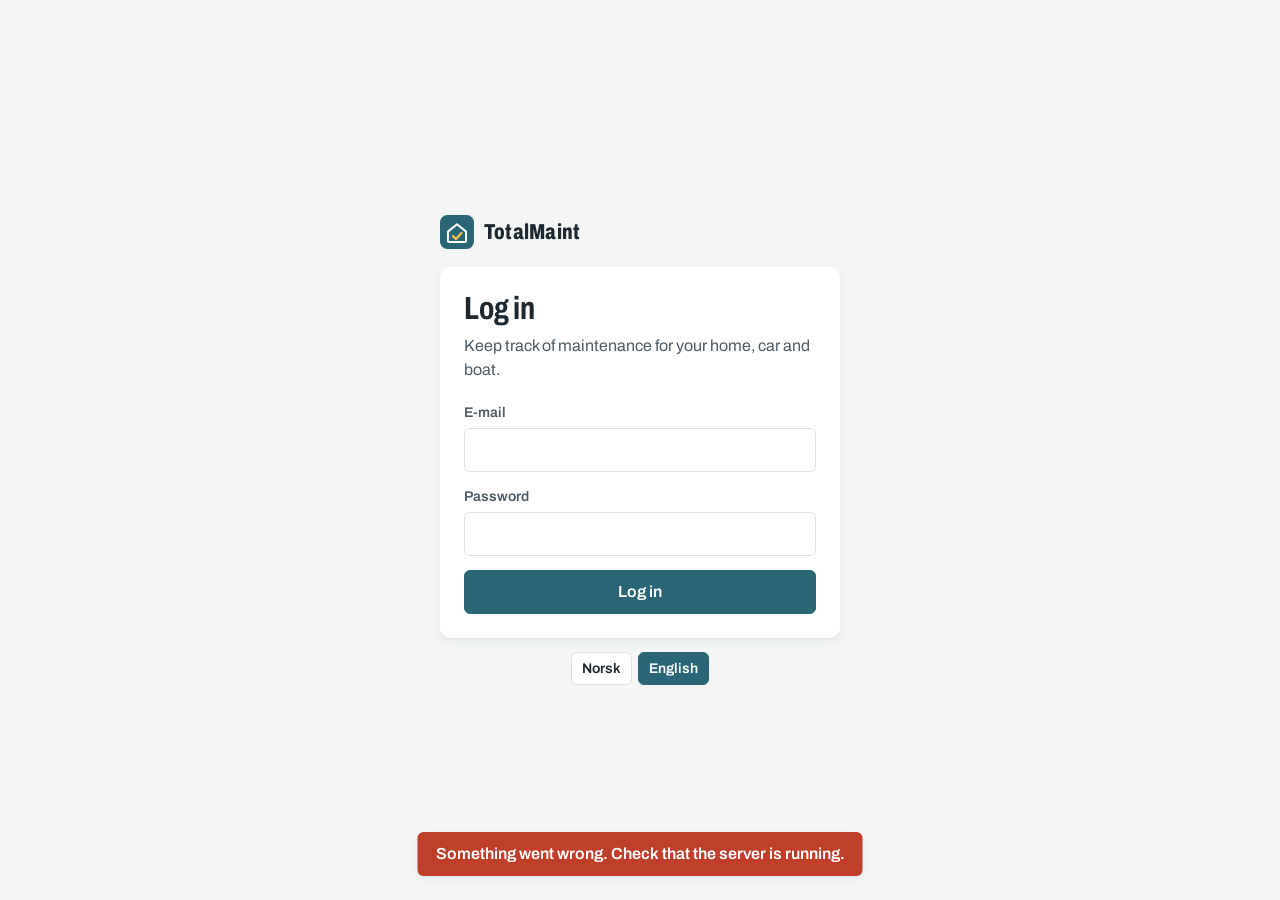
==== frontend/index.html @ 9bc3ec17 "TotalMaint 0.2.0 - prima versione sotto Git" ====
<!doctype html>
<html lang="en">
<head>
  <meta charset="utf-8">
  <meta name="viewport" content="width=device-width, initial-scale=1, viewport-fit=cover">
  <title>TotalMaint</title>
  <meta name="description" content="Maintenance for home, car and boat">
  <meta name="theme-color" content="#2b6676">
  <link rel="manifest" href="manifest.webmanifest">
  <link rel="icon" href="icon.svg" type="image/svg+xml">
  <link rel="apple-touch-icon" href="icon-192.png">
  <meta name="apple-mobile-web-app-capable" content="yes">
  <meta name="mobile-web-app-capable" content="yes">
  <meta name="apple-mobile-web-app-status-bar-style" content="default">
  <meta name="apple-mobile-web-app-title" content="TotalMaint">
  <link rel="preconnect" href="https://fonts.googleapis.com">
  <link rel="preconnect" href="https://fonts.gstatic.com" crossorigin>
  <link href="https://fonts.googleapis.com/css2?family=Archivo:wdth,wght@62..125,400..800&display=swap" rel="stylesheet">
  <link rel="stylesheet" href="style.css?v=7">
</head>
<body>
  <div id="app"><div class="loading">TotalMaint</div></div>
  <script src="i18n.js?v=7"></script>
  <script src="app.js?v=7"></script>
</body>
</html>
---- frontend/style.css ----
/* TotalMaint – "service book" look.
   One family (Archivo) used in two widths: condensed for headings and dates, normal for text. */
:root {
  --ink: #1d2830;
  --ink-2: #4c5a64;
  --ink-3: #7d8a93;
  --paper: #f3f6f5;
  --surface: #ffffff;
  --line: #dbe2e1;
  --fjord: #2b6676;
  --fjord-ink: #ffffff;
  --fjord-soft: #e1eef0;
  --overdue: #bf3f2b;
  --overdue-soft: #fbe9e5;
  --soon: #b77c0c;
  --soon-soft: #fbf1dc;
  --ok: #3a7f55;
  --ok-soft: #e3f1e8;
  --muted-soft: #eceff0;
  --radius-s: 6px;
  --radius-m: 10px;
  --shadow: 0 1px 2px rgba(29, 40, 48, .06), 0 4px 16px rgba(29, 40, 48, .05);
  --sidebar: 232px;
  color-scheme: light;
}
@media (prefers-color-scheme: dark) {
  :root {
    --ink: #e6ecee;
    --ink-2: #b4c0c5;
    --ink-3: #85939a;
    --paper: #12191d;
    --surface: #1a2328;
    --line: #2b373d;
    --fjord: #5fa7b9;
    --fjord-ink: #0e1518;
    --fjord-soft: #1f3a42;
    --overdue: #f07a64;
    --overdue-soft: #3b211c;
    --soon: #e3ac3e;
    --soon-soft: #372b14;
    --ok: #6cc08b;
    --ok-soft: #1a3324;
    --muted-soft: #222c31;
    --shadow: 0 1px 2px rgba(0, 0, 0, .3);
    color-scheme: dark;
  }
}

* { box-sizing: border-box; }
html, body { margin: 0; }
body {
  font-family: "Archivo", system-ui, sans-serif;
  font-stretch: 100%;
  font-size: 16px;
  line-height: 1.5;
  color: var(--ink);
  background: var(--paper);
  -webkit-font-smoothing: antialiased;
}
h1, h2, h3 {
  font-stretch: 75%;
  font-weight: 700;
  line-height: 1.15;
  margin: 0;
  letter-spacing: -.005em;
}
h1 { font-size: 2rem; }
h2 { font-size: 1.35rem; }
h3 { font-size: 1.1rem; }
p { margin: 0 0 .75rem; }
a { color: var(--fjord); }
button, input, select, textarea { font: inherit; color: inherit; }
:focus-visible { outline: 2px solid var(--fjord); outline-offset: 2px; }
.muted { color: var(--ink-3); }
.small { font-size: .875rem; }
.hidden { display: none !important; }

/* ---------- shell ---------- */
.shell { min-height: 100vh; }
.sidebar {
  position: fixed; inset: 0 auto 0 0; width: var(--sidebar);
  background: var(--surface); border-right: 1px solid var(--line);
  display: flex; flex-direction: column; padding: 20px 14px;
}
.brand { display: flex; align-items: center; gap: 10px; padding: 4px 8px 22px; }
.brand img { width: 34px; height: 34px; }
.brand span { font-stretch: 75%; font-weight: 800; font-size: 1.35rem; letter-spacing: .01em; }
.nav a {
  display: flex; align-items: center; gap: 12px;
  padding: 10px 12px; border-radius: var(--radius-s);
  color: var(--ink-2); text-decoration: none; font-weight: 500;
}
.nav a svg { width: 20px; height: 20px; flex: none; }
.nav a:hover { background: var(--muted-soft); color: var(--ink); }
.nav a.active { background: var(--fjord-soft); color: var(--fjord); font-weight: 600; }
.nav .badge { margin-left: auto; }
.sidebar .who { margin-top: auto; padding: 12px; font-size: .875rem; color: var(--ink-3); }
.main { margin-left: var(--sidebar); padding: 32px 40px 80px; max-width: calc(var(--sidebar) + 1040px); }
.tabbar { display: none; }

@media (max-width: 820px) {
  .sidebar { display: none; }
  .main { margin-left: 0; padding: 20px 16px 96px; }
  .tabbar {
    display: flex; position: fixed; inset: auto 0 0 0; z-index: 20;
    background: var(--surface); border-top: 1px solid var(--line);
    padding: 6px 4px calc(6px + env(safe-area-inset-bottom));
  }
  .tabbar a {
    flex: 1; display: flex; flex-direction: column; align-items: center; gap: 2px;
    font-size: .7rem; color: var(--ink-3); text-decoration: none; padding: 4px 0; position: relative;
  }
  .tabbar a svg { width: 22px; height: 22px; }
  .tabbar a.active { color: var(--fjord); font-weight: 600; }
  .tabbar .badge { position: absolute; top: 0; left: calc(50% + 6px); }
  h1 { font-size: 1.65rem; }
}

/* ---------- page header ---------- */
.page-head { display: flex; align-items: flex-end; gap: 16px; flex-wrap: wrap; margin-bottom: 24px; }
.page-head .grow { flex: 1; min-width: 200px; }
.page-head .sub { color: var(--ink-3); margin-top: 4px; }
.crumb { font-size: .875rem; margin-bottom: 6px; display: inline-block; text-decoration: none; }

/* ---------- buttons & inputs ---------- */
.btn {
  display: inline-flex; align-items: center; justify-content: center; gap: 8px;
  border: 1px solid var(--line); background: var(--surface); color: var(--ink);
  padding: 9px 16px; border-radius: var(--radius-s); cursor: pointer;
  font-weight: 600; text-decoration: none; white-space: nowrap; min-height: 40px;
}
.btn:hover { border-color: var(--ink-3); }
.btn.primary { background: var(--fjord); border-color: var(--fjord); color: var(--fjord-ink); }
.btn.primary:hover { filter: brightness(1.08); }
.btn.danger { color: var(--overdue); }
.btn.ghost { border-color: transparent; background: transparent; }
.btn.small { padding: 5px 10px; min-height: 32px; font-size: .875rem; }
.btn svg { width: 18px; height: 18px; }
.btn[disabled] { opacity: .5; cursor: default; }
.actions { display: flex; gap: 8px; flex-wrap: wrap; }

label.field { display: block; margin-bottom: 14px; }
label.field > span { display: block; font-size: .875rem; font-weight: 600; color: var(--ink-2); margin-bottom: 5px; }
input[type=text], input[type=email], input[type=password], input[type=number], input[type=date], input[type=url], select, textarea {
  width: 100%; padding: 9px 11px; border: 1px solid var(--line); border-radius: var(--radius-s);
  background: var(--surface); min-height: 42px;
}
textarea { min-height: 84px; resize: vertical; }
input:focus, select:focus, textarea:focus { outline: none; border-color: var(--fjord); box-shadow: 0 0 0 3px var(--fjord-soft); }
.check { display: flex; align-items: center; gap: 10px; margin-bottom: 14px; }
.check input { width: 18px; height: 18px; accent-color: var(--fjord); }
.row2 { display: grid; grid-template-columns: 1fr 1fr; gap: 0 14px; }
@media (max-width: 520px) { .row2 { grid-template-columns: 1fr; } }

/* ---------- the service-book entry (signature element) ---------- */
.entries { display: flex; flex-direction: column; gap: 8px; }
.entry {
  display: grid; grid-template-columns: 6px 78px 1fr auto; align-items: center;
  background: var(--surface); border-radius: var(--radius-m); box-shadow: var(--shadow);
  text-decoration: none; color: inherit; overflow: hidden; min-height: 72px;
}
.entry:hover .entry-title { color: var(--fjord); }
.entry .bar { align-self: stretch; background: var(--line); }
.entry.overdue .bar { background: var(--overdue); }
.entry.due_soon .bar { background: var(--soon); }
.entry.ok .bar { background: var(--ok); }
.entry .stamp { text-align: center; padding: 10px 0; font-stretch: 62%; line-height: 1; }
.stamp .d { display: block; font-size: 2rem; font-weight: 800; letter-spacing: -.02em; }
.stamp .m { display: block; font-size: .8rem; font-weight: 600; color: var(--ink-3); margin-top: 3px; text-transform: lowercase; }
.entry.overdue .stamp .d { color: var(--overdue); }
.entry.due_soon .stamp .d { color: var(--soon); }
.entry .body { padding: 12px 12px 12px 4px; min-width: 0; }
.entry-title { font-weight: 600; overflow: hidden; text-overflow: ellipsis; white-space: nowrap; }
.entry .meta { font-size: .85rem; color: var(--ink-3); overflow: hidden; text-overflow: ellipsis; white-space: nowrap; }
.entry .side { padding-right: 14px; display: flex; align-items: center; gap: 8px; }
.entry.inactive { opacity: .6; }
.when { font-size: .8rem; font-weight: 600; padding: 3px 8px; border-radius: 999px; white-space: nowrap; }
.when.overdue { background: var(--overdue-soft); color: var(--overdue); }
.when.due_soon { background: var(--soon-soft); color: var(--soon); }
.when.ok { background: var(--ok-soft); color: var(--ok); }
.when.none, .when.inactive { background: var(--muted-soft); color: var(--ink-3); }
.done-btn {
  width: 40px; height: 40px; border-radius: 50%; border: 1.5px solid var(--line);
  background: var(--surface); display: grid; place-items: center; cursor: pointer; color: var(--ink-3);
}
.done-btn:hover { border-color: var(--ok); color: var(--ok); background: var(--ok-soft); }
.done-btn svg { width: 20px; height: 20px; }
@media (max-width: 520px) {
  .entry { grid-template-columns: 5px 62px 1fr auto; }
  .stamp .d { font-size: 1.7rem; }
  .entry .when { display: none; }
}

/* ---------- filter by thing ---------- */
.chips { display: flex; gap: 8px; flex-wrap: wrap; margin: -8px 0 20px; }
.chip {
  display: inline-flex; align-items: center; gap: 7px; min-height: 36px; padding: 6px 14px;
  border: 1px solid var(--line); border-radius: 999px; background: var(--surface);
  color: var(--ink-2); font-weight: 600; font-size: .9rem; cursor: pointer;
}
.chip svg { width: 17px; height: 17px; }
.chip:hover { border-color: var(--ink-3); color: var(--ink); }
.chip.active { background: var(--fjord); border-color: var(--fjord); color: var(--fjord-ink); }
.chip-n { min-width: 18px; height: 18px; padding: 0 5px; border-radius: 9px; background: var(--overdue); color: #fff; font-size: .7rem; display: inline-grid; place-items: center; }
@media (max-width: 820px) {
  .chips { flex-wrap: nowrap; overflow-x: auto; margin: -8px -16px 18px; padding: 0 16px 4px; scrollbar-width: none; }
  .chips::-webkit-scrollbar { display: none; }
  .chip { flex: none; }
}

/* ---------- dashboard ---------- */
.overview { display: grid; grid-template-columns: repeat(4, 1fr); gap: 1px; background: var(--line);
  border-radius: var(--radius-m); overflow: hidden; margin-bottom: 32px; box-shadow: var(--shadow); }
.overview a { background: var(--surface); padding: 16px 18px; text-decoration: none; color: inherit; }
.overview a:hover { background: var(--muted-soft); }
.overview .n { font-stretch: 62%; font-weight: 800; font-size: 2.2rem; line-height: 1; display: block; }
.overview .l { font-size: .85rem; color: var(--ink-3); }
.overview .n.overdue { color: var(--overdue); }
.overview .n.soon { color: var(--soon); }
@media (max-width: 720px) { .overview { grid-template-columns: repeat(2, 1fr); } }

.section { margin-bottom: 32px; }
.section > h2 { margin-bottom: 12px; display: flex; align-items: baseline; gap: 10px; }
.section > h2 .count { font-size: .95rem; font-weight: 600; color: var(--ink-3); font-stretch: 100%; }
.two-col { display: grid; grid-template-columns: 1.6fr 1fr; gap: 32px; align-items: start; }
@media (max-width: 1000px) { .two-col { grid-template-columns: 1fr; } }

.panel { background: var(--surface); border-radius: var(--radius-m); box-shadow: var(--shadow); padding: 18px 20px; }
.panel + .panel { margin-top: 16px; }
.panel h3 { margin-bottom: 10px; }
.list-plain { list-style: none; margin: 0; padding: 0; }
.list-plain li { padding: 9px 0; border-top: 1px solid var(--line); display: flex; gap: 12px; align-items: baseline; }
.list-plain li:first-child { border-top: 0; }
.list-plain .grow { flex: 1; min-width: 0; }
.money { font-variant-numeric: tabular-nums; white-space: nowrap; }
.costbar { height: 6px; background: var(--muted-soft); border-radius: 3px; margin-top: 4px; }
.costbar i { display: block; height: 100%; background: var(--fjord); border-radius: 3px; }

/* ---------- empty states ---------- */
.empty { padding: 28px; text-align: center; border: 1.5px dashed var(--line); border-radius: var(--radius-m); color: var(--ink-2); }
.empty p { margin-bottom: 14px; }
.allclear { padding: 18px 20px; border-radius: var(--radius-m); background: var(--ok-soft); color: var(--ok); font-weight: 600; }

/* ---------- assets ---------- */
.asset-grid { display: grid; grid-template-columns: repeat(auto-fill, minmax(260px, 1fr)); gap: 14px; }
.asset-card {
  background: var(--surface); border-radius: var(--radius-m); box-shadow: var(--shadow);
  padding: 18px; text-decoration: none; color: inherit; display: flex; gap: 14px;
}
.asset-card:hover h3 { color: var(--fjord); }
.kind-icon { width: 46px; height: 46px; border-radius: var(--radius-s); background: var(--fjord-soft);
  color: var(--fjord); display: grid; place-items: center; flex: none; }
.kind-icon svg { width: 26px; height: 26px; }
.asset-card .stats { display: flex; gap: 12px; margin-top: 8px; font-size: .85rem; color: var(--ink-3); flex-wrap: wrap; }
.asset-card .stats b.overdue { color: var(--overdue); }
.asset-card .stats b.soon { color: var(--soon); }

.tabs { display: flex; gap: 2px; border-bottom: 1px solid var(--line); margin-bottom: 20px; overflow-x: auto; overflow-y: hidden; scrollbar-width: none; }
.tabs::-webkit-scrollbar { display: none; }
.tabs button {
  border: 0; background: none; padding: 10px 14px; cursor: pointer; color: var(--ink-3);
  font-weight: 600; border-bottom: 2px solid transparent; margin-bottom: -1px; white-space: nowrap;
}
.tabs button.active { color: var(--fjord); border-bottom-color: var(--fjord); }
.tabs .count { font-weight: 500; opacity: .8; }

.table { width: 100%; border-collapse: collapse; background: var(--surface); border-radius: var(--radius-m);
  overflow: hidden; box-shadow: var(--shadow); }
.table th, .table td { text-align: left; padding: 11px 14px; border-top: 1px solid var(--line); vertical-align: top; }
.table th { border-top: 0; font-size: .8rem; color: var(--ink-3); font-weight: 600; background: var(--muted-soft); }
.table tr.clickable { cursor: pointer; }
.table tr.clickable:hover td { background: var(--muted-soft); }
.table .num { text-align: right; font-variant-numeric: tabular-nums; }
@media (max-width: 640px) {
  .table thead { display: none; }
  .table, .table tbody, .table tr, .table td { display: block; width: 100%; }
  .table tr { border-top: 1px solid var(--line); padding: 8px 0; }
  .table td { border: 0; padding: 3px 14px; }
  .table td[data-l]::before { content: attr(data-l) ": "; color: var(--ink-3); font-size: .85rem; }
  .table .num { text-align: left; }
}
.pill { display: inline-block; font-size: .78rem; font-weight: 600; padding: 2px 8px; border-radius: 999px; background: var(--muted-soft); color: var(--ink-2); }
.pill.red { background: var(--overdue-soft); color: var(--overdue); }
.pill.amber { background: var(--soon-soft); color: var(--soon); }
.pill.green { background: var(--ok-soft); color: var(--ok); }

/* ---------- task detail ---------- */
.task-hero { display: grid; grid-template-columns: auto 1fr; gap: 22px; align-items: center;
  background: var(--surface); border-radius: var(--radius-m); box-shadow: var(--shadow); padding: 20px 22px; margin-bottom: 24px;
  border-left: 6px solid var(--line); }
.task-hero.overdue { border-left-color: var(--overdue); }
.task-hero.due_soon { border-left-color: var(--soon); }
.task-hero.ok { border-left-color: var(--ok); }
.task-hero .big-date { font-stretch: 62%; font-weight: 800; font-size: 3.4rem; line-height: .9; text-align: center; }
.task-hero .big-date small { display: block; font-size: 1rem; font-weight: 600; color: var(--ink-3); margin-top: 6px; }
.task-hero.overdue .big-date { color: var(--overdue); }
.task-hero.due_soon .big-date { color: var(--soon); }
.facts { display: grid; grid-template-columns: repeat(auto-fill, minmax(150px, 1fr)); gap: 10px 20px; margin-top: 10px; }
.facts div { font-size: .9rem; }
.facts dt { color: var(--ink-3); font-size: .8rem; }
.facts dd { margin: 0; font-weight: 600; }
@media (max-width: 520px) { .task-hero { grid-template-columns: 1fr; } .task-hero .big-date { text-align: left; } }

.history { list-style: none; padding: 0; margin: 0; position: relative; }
.history li { position: relative; padding: 0 0 18px 26px; }
.history li::before { content: ""; position: absolute; left: 6px; top: 8px; bottom: -8px; width: 2px; background: var(--line); }
.history li:last-child::before { display: none; }
.history li::after { content: ""; position: absolute; left: 1px; top: 4px; width: 12px; height: 12px; border-radius: 50%; background: var(--ok); border: 2px solid var(--surface); }
.history .h-top { display: flex; gap: 10px; align-items: baseline; flex-wrap: wrap; }

/* ---------- files ---------- */
.files { display: flex; flex-direction: column; gap: 6px; }
.file { display: flex; align-items: center; gap: 10px; padding: 8px 10px; border: 1px solid var(--line); border-radius: var(--radius-s); background: var(--surface); }
.file > svg { width: 20px; height: 20px; flex: none; color: var(--ink-3); }
.file .grow { flex: 1; min-width: 0; overflow: hidden; text-overflow: ellipsis; white-space: nowrap; }
.file button.link { border: 0; background: none; color: var(--fjord); cursor: pointer; padding: 0; text-align: left; font-weight: 600; }
.dropzone { display: block; border: 1.5px dashed var(--line); border-radius: var(--radius-s); padding: 14px; text-align: center; color: var(--ink-3); cursor: pointer; margin-top: 8px; font-size: .9rem; }
.dropzone.over { border-color: var(--fjord); background: var(--fjord-soft); color: var(--fjord); }

/* ---------- calendar ---------- */
.cal-head { display: flex; align-items: center; gap: 8px; margin-bottom: 14px; }
.cal-head h2 { flex: 1; text-transform: capitalize; }
.cal { display: grid; grid-template-columns: repeat(7, minmax(0, 1fr)); gap: 1px; background: var(--line); border-radius: var(--radius-m); overflow: hidden; box-shadow: var(--shadow); }
.cal .dow { background: var(--muted-soft); padding: 6px 8px; font-size: .78rem; font-weight: 600; color: var(--ink-3); }
.cal .day { background: var(--surface); min-height: 104px; padding: 6px; font-size: .78rem; }
.cal .day.other { background: var(--paper); color: var(--ink-3); }
.cal .day .num { font-stretch: 75%; font-weight: 700; font-size: .95rem; display: block; margin-bottom: 3px; }
.cal .day.today .num { color: var(--fjord-ink); background: var(--fjord); border-radius: 4px; display: inline-block; padding: 0 6px; }
.ev { display: block; padding: 2px 5px; border-radius: 4px; margin-bottom: 2px; text-decoration: none; overflow: hidden; text-overflow: ellipsis; white-space: nowrap; background: var(--ok-soft); color: var(--ok); }
.ev.overdue { background: var(--overdue-soft); color: var(--overdue); }
.ev.due_soon { background: var(--soon-soft); color: var(--soon); }
.ev.projected { background: transparent; border: 1px dashed var(--line); color: var(--ink-2); }
.ev.done { background: var(--muted-soft); color: var(--ink-3); text-decoration: line-through; }
.ev.warranty { background: var(--fjord-soft); color: var(--fjord); }
.cal-list { display: none; }
.legend { display: flex; gap: 14px; flex-wrap: wrap; font-size: .8rem; margin-top: 12px; color: var(--ink-3); }
.legend .ev { display: inline-block; }
@media (max-width: 720px) {
  .cal { display: none; }
  .cal-list { display: block; }
  .cal-list .day-group { margin-bottom: 14px; }
  .cal-list .day-group h3 { font-size: 1rem; margin-bottom: 6px; text-transform: capitalize; }
  .cal-list .ev { white-space: normal; padding: 6px 8px; margin-bottom: 4px; font-size: .9rem; }
}
.ical-box { margin-top: 24px; }
.copyline { display: flex; gap: 8px; }
.copyline input { font-size: .85rem; }

/* ---------- shopping ---------- */
.shop-group h3 { margin: 18px 0 8px; font-size: 1rem; color: var(--ink-2); }
.shop-item { display: flex; gap: 14px; align-items: center; background: var(--surface); padding: 12px 14px; border-radius: var(--radius-s); box-shadow: var(--shadow); margin-bottom: 6px; }
.shop-item .qty { font-stretch: 62%; font-weight: 800; font-size: 1.6rem; min-width: 40px; text-align: center; color: var(--fjord); }
.shop-item .grow { flex: 1; min-width: 0; }

/* ---------- modal ---------- */
.modal-back { position: fixed; inset: 0; background: rgba(15, 22, 26, .45); z-index: 50; display: grid; place-items: center; padding: 16px; }
.modal { background: var(--surface); border-radius: var(--radius-m); width: 100%; max-width: 560px; max-height: calc(100vh - 32px); overflow: auto; box-shadow: 0 20px 60px rgba(0, 0, 0, .25); }
.modal header { padding: 18px 22px 0; display: flex; align-items: center; }
.modal header h2 { flex: 1; }
.modal .content { padding: 18px 22px; }
.modal footer { padding: 0 22px 20px; display: flex; gap: 8px; justify-content: flex-end; flex-wrap: wrap; }
.modal footer .left { margin-right: auto; }
@media (max-width: 520px) {
  .modal-back { place-items: end stretch; padding: 0; }
  .modal { border-radius: var(--radius-m) var(--radius-m) 0 0; max-height: 92vh; }
}
@media (prefers-reduced-motion: no-preference) {
  .modal { animation: rise .18s ease-out; }
  @keyframes rise { from { transform: translateY(12px); opacity: 0; } }
}

/* ---------- login ---------- */
.auth-wrap { min-height: 100vh; display: grid; place-items: center; padding: 20px; }
.auth { width: 100%; max-width: 400px; }
.auth .brand { padding: 0 0 18px; }
.auth .panel { padding: 24px; }
.auth h1 { margin-bottom: 6px; }
.auth p.lead { color: var(--ink-2); margin-bottom: 20px; }
.lang-switch { display: flex; gap: 6px; justify-content: center; margin-top: 14px; }

/* ---------- toast ---------- */
.toast { position: fixed; left: 50%; bottom: 24px; transform: translateX(-50%); z-index: 80;
  background: var(--ink); color: var(--paper); padding: 10px 18px; border-radius: var(--radius-s); font-weight: 600; box-shadow: var(--shadow); max-width: calc(100vw - 32px); }
.toast.error { background: var(--overdue); color: #fff; }
@media (max-width: 820px) { .toast { bottom: 84px; } }

.badge { min-width: 20px; height: 20px; padding: 0 6px; border-radius: 10px; background: var(--overdue); color: #fff; font-size: .72rem; font-weight: 700; display: inline-grid; place-items: center; }
.badge.soon { background: var(--soon); }
.loading { padding: 40px; text-align: center; color: var(--ink-3); }

/* ---------- small file rows (history entries, purchases, forms) ---------- */
.mini-files { display: flex; flex-wrap: wrap; gap: 2px 6px; margin-top: 2px; }
.mini-files .btn { padding-left: 6px; padding-right: 8px; }
.mini-files .attach { color: var(--fjord); cursor: pointer; }
.form-sub { display: block; font-size: .875rem; font-weight: 600; color: var(--ink-2); margin-bottom: 5px; }

.form-meta { margin: 0 0 14px; }
.subform { border: 1px dashed var(--line); border-radius: var(--radius-m); padding: 12px 14px; margin: 0 0 14px; }
.subform-title { font-weight: 600; margin-bottom: 8px; }

.counter-box { display: flex; align-items: center; gap: 16px; margin-bottom: 18px; }
.counter-big { font-size: 1.6rem; font-weight: 700; line-height: 1.2; }
.vendor-box { display: flex; align-items: center; gap: 16px; flex-wrap: wrap; }
.vendor-box.requested { border-left: 4px solid var(--soon); }
.vendor-box.confirmed { border-left: 4px solid var(--ok); }
.vstats { display: grid; grid-template-columns: repeat(auto-fill, minmax(150px, 1fr)); gap: 12px; margin-bottom: 20px; }
.vstats .stat { background: var(--surface); border-radius: var(--radius-m); box-shadow: var(--shadow); padding: 12px 16px; }
.vstats .stat b { font-size: 1.3rem; }
.ev.booked { background: var(--fjord-soft); color: var(--fjord); font-weight: 600; }

/* ---------- small month calendar on the overview ---------- */
.mini-cal { padding: 16px 16px 14px; }
.mc-head { display: flex; align-items: center; gap: 2px; margin-bottom: 8px; }
.mc-head h3 { flex: 1; margin: 0; text-transform: capitalize; }
.mc-head .btn { min-height: 30px; padding: 4px 8px; }
.mc-grid { display: grid; grid-template-columns: repeat(7, minmax(0, 1fr)); gap: 2px; }
.mc-dow { text-align: center; font-size: .72rem; font-weight: 600; color: var(--ink-3); padding: 2px 0 4px; text-transform: uppercase; }
.mc-day { appearance: none; border: 0; background: transparent; color: var(--ink); font: inherit; cursor: pointer;
  border-radius: 8px; padding: 5px 0 4px; display: flex; flex-direction: column; align-items: center; gap: 3px; min-height: 40px; }
.mc-day:hover { background: var(--muted-soft); }
.mc-day:focus-visible { outline: 2px solid var(--fjord); outline-offset: 1px; }
.mc-day.other { color: var(--ink-3); opacity: .55; }
.mc-n { font-stretch: 75%; font-weight: 700; font-size: .92rem; line-height: 1.3; min-width: 26px; text-align: center; border-radius: 6px; }
.mc-day.today .mc-n { background: var(--fjord); color: var(--fjord-ink); }
.mc-day.sel { background: var(--fjord-soft); }
.mc-dots { display: flex; gap: 3px; height: 6px; }
.mc-dots i { width: 6px; height: 6px; border-radius: 50%; background: var(--ok); }
.mc-dots i.overdue { background: var(--overdue); }
.mc-dots i.due_soon { background: var(--soon); }
.mc-dots i.booked, .mc-dots i.warranty { background: var(--fjord); }
.mc-dots i.projected { background: transparent; border: 1px solid var(--ink-3); }
.mc-dots i.done { background: var(--ink-3); }
.mc-list { border-top: 1px solid var(--line); margin-top: 10px; padding-top: 10px; }
.mc-list-title { font-weight: 600; font-size: .9rem; margin-bottom: 6px; text-transform: capitalize; }
.mc-list .ev { font-size: .85rem; padding: 4px 8px; margin-bottom: 4px; }
.mc-more { display: inline-block; margin-top: 10px; }

/* ---------- task page: edit right on the page ---------- */
.task-edit .form-actions { display: flex; gap: 8px; justify-content: flex-end; border-top: 1px solid var(--line); padding-top: 14px; margin-top: 4px; }
.task-edit .form-actions .left { margin-right: auto; }
.task-edit.dirty { box-shadow: var(--shadow), 0 0 0 2px var(--fjord-soft); }

/* ---------- print list ---------- */
.print-filters { display: grid; grid-template-columns: 2fr 1fr 1fr; gap: 0 16px; margin-bottom: 24px; }
.print-filters .pf-checks { grid-column: 1 / -1; display: flex; flex-wrap: wrap; gap: 6px 22px; }
.print-filters .pf-checks .check { margin: 0; }
.print-filters .pf-quick { grid-column: 1 / -1; display: flex; gap: 8px; flex-wrap: wrap; margin-top: 12px; }
@media (max-width: 640px) { .print-filters { grid-template-columns: 1fr 1fr; } .print-filters label.field:first-child { grid-column: 1 / -1; } }
.print-sheet { background: var(--surface); border-radius: var(--radius-m); box-shadow: var(--shadow); padding: 24px 26px; }
.ps-head { display: flex; gap: 16px; align-items: flex-end; border-bottom: 2px solid var(--ink); padding-bottom: 12px; margin-bottom: 18px; }
.ps-head .grow { flex: 1; }
.ps-brand { font-size: .8rem; font-weight: 700; color: var(--fjord); text-transform: uppercase; letter-spacing: .06em; }
.ps-head h2 { margin: 2px 0; }
.ps-printed { text-align: right; }
.ps-group { margin-bottom: 26px; break-inside: auto; }
.ps-group h3 { display: flex; align-items: baseline; gap: 8px; margin: 0 0 8px; break-after: avoid; }
.ps-group h3 .count { font-size: .85rem; color: var(--ink-3); font-weight: 600; }
.ps-table { width: 100%; border-collapse: collapse; font-size: .86rem; table-layout: fixed; }
.ps-table td { overflow-wrap: anywhere; }
.ps-table th { text-align: left; font-size: .75rem; color: var(--ink-3); font-weight: 600; border-bottom: 1px solid var(--ink-3); padding: 6px 6px; }
.ps-table td { border-bottom: 1px solid var(--line); padding: 7px 6px; vertical-align: top; }
.ps-table tr { break-inside: avoid; }
.ps-table .num { text-align: right; white-space: nowrap; }
.ps-table .nowrap { white-space: nowrap; }
.ps-table .c-box { width: 22px; padding-right: 0; }
.ps-table .box { display: inline-block; width: 15px; height: 15px; border: 1.5px solid var(--ink-2); border-radius: 3px; text-align: center; line-height: 13px; font-size: .75rem; }
.ps-table .c-notes { width: 18%; }
.ps-table tr.done td { color: var(--ink-3); }
.ps-table tfoot td { border-bottom: 0; font-weight: 700; padding-top: 8px; }
.ps-desc { white-space: pre-wrap; margin-top: 2px; }
@media (max-width: 720px) {
  .print-sheet { padding: 16px; overflow-x: auto; }
  .ps-table { min-width: 720px; }
}
@media print {
  :root { --ink: #111; --ink-2: #333; --ink-3: #666; --line: #ccc; --surface: #fff; --paper: #fff; --fjord: #2b6676; }
  @page { size: A4 landscape; margin: 12mm; }
  body { background: #fff !important; }
  .sidebar, .tabbar, .no-print, .toast, .crumb { display: none !important; }
  .main { margin: 0 !important; padding: 0 !important; max-width: none !important; }
  .print-sheet { box-shadow: none; padding: 0; border-radius: 0; overflow: visible; }
  .ps-table { min-width: 0; font-size: 9.5pt; }
  .ps-table thead { display: table-header-group; }
  .pill { border: 1px solid currentColor; background: none !important; }
}
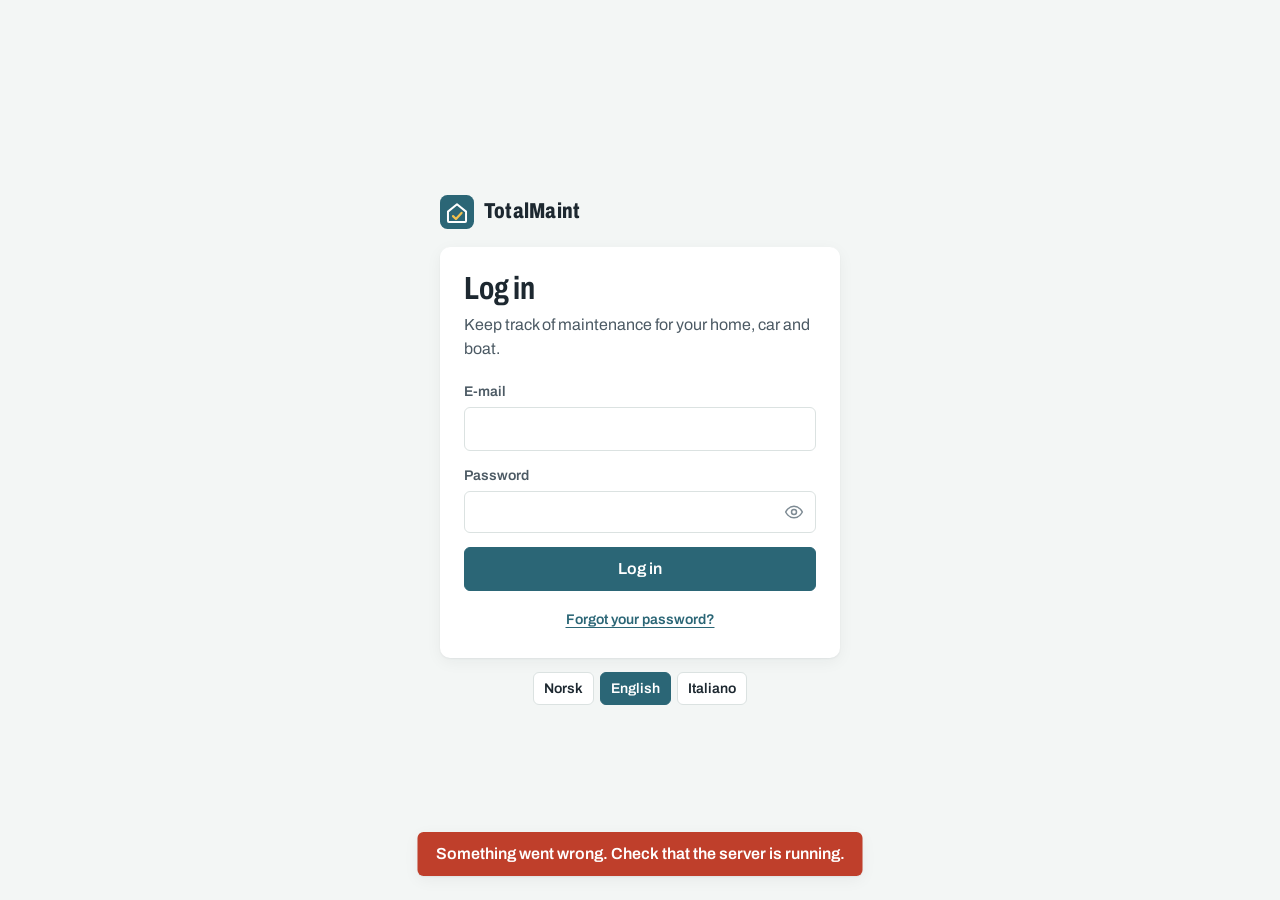
==== commit d3548e19: "TotalMaint in Italian: interface, e-mails, templates, roles Co-Authored-By: Claude Opus 5.5 <noreply" ====
--- a/frontend/index.html
+++ b/frontend/index.html
@@ -16,11 +16,11 @@
   <link rel="preconnect" href="https://fonts.googleapis.com">
   <link rel="preconnect" href="https://fonts.gstatic.com" crossorigin>
   <link href="https://fonts.googleapis.com/css2?family=Archivo:wdth,wght@62..125,400..800&display=swap" rel="stylesheet">
-  <link rel="stylesheet" href="style.css?v=7">
+  <link rel="stylesheet" href="style.css?v=8">
 </head>
 <body>
   <div id="app"><div class="loading">TotalMaint</div></div>
-  <script src="i18n.js?v=7"></script>
-  <script src="app.js?v=7"></script>
+  <script src="i18n.js?v=8"></script>
+  <script src="app.js?v=8"></script>
 </body>
 </html>
--- a/frontend/style.css
+++ b/frontend/style.css
@@ -147,6 +147,14 @@
 }
 textarea { min-height: 84px; resize: vertical; }
 input:focus, select:focus, textarea:focus { outline: none; border-color: var(--fjord); box-shadow: 0 0 0 3px var(--fjord-soft); }
+.pw-wrap { position: relative; display: block; }
+.pw-wrap input { padding-right: 46px; }
+.pw-toggle { position: absolute; right: 3px; top: 50%; transform: translateY(-50%); width: 38px; height: 36px;
+  display: grid; place-items: center; border: 0; border-radius: var(--radius-s); background: transparent;
+  color: var(--ink-3); cursor: pointer; }
+.pw-toggle:hover, .pw-toggle[aria-pressed="true"] { color: var(--fjord); }
+.pw-toggle:focus-visible { outline: none; box-shadow: 0 0 0 3px var(--fjord-soft); }
+.pw-toggle svg { width: 20px; height: 20px; }
 .check { display: flex; align-items: center; gap: 10px; margin-bottom: 14px; }
 .check input { width: 18px; height: 18px; accent-color: var(--fjord); }
 .row2 { display: grid; grid-template-columns: 1fr 1fr; gap: 0 14px; }
@@ -483,3 +491,14 @@
   .ps-table thead { display: table-header-group; }
   .pill { border: 1px solid currentColor; background: none !important; }
 }
+
+/* role editor: permissions in small groups */
+.perm-group { display: grid; grid-template-columns: repeat(auto-fill, minmax(210px, 1fr)); gap: 0 16px; padding: 10px 0 0; border-top: 1px solid var(--line); }
+.perm-group:first-of-type { border-top: 0; padding-top: 0; }
+.perm-group .check { margin-bottom: 10px; }
+.sidebar .who .small { color: var(--ink-3); margin-top: 2px; }
+.check input { flex: none; }
+.read-only-note { margin: 0 0 12px; }
+/* text-style buttons on the log-in pages ("Forgot your password?", "Back to log in") */
+.auth button.link { border: 0; background: none; padding: 4px 2px; font: inherit; color: var(--fjord); font-weight: 600; cursor: pointer; text-decoration: underline; text-underline-offset: 3px; }
+.auth button.link:hover { color: var(--ink); }
